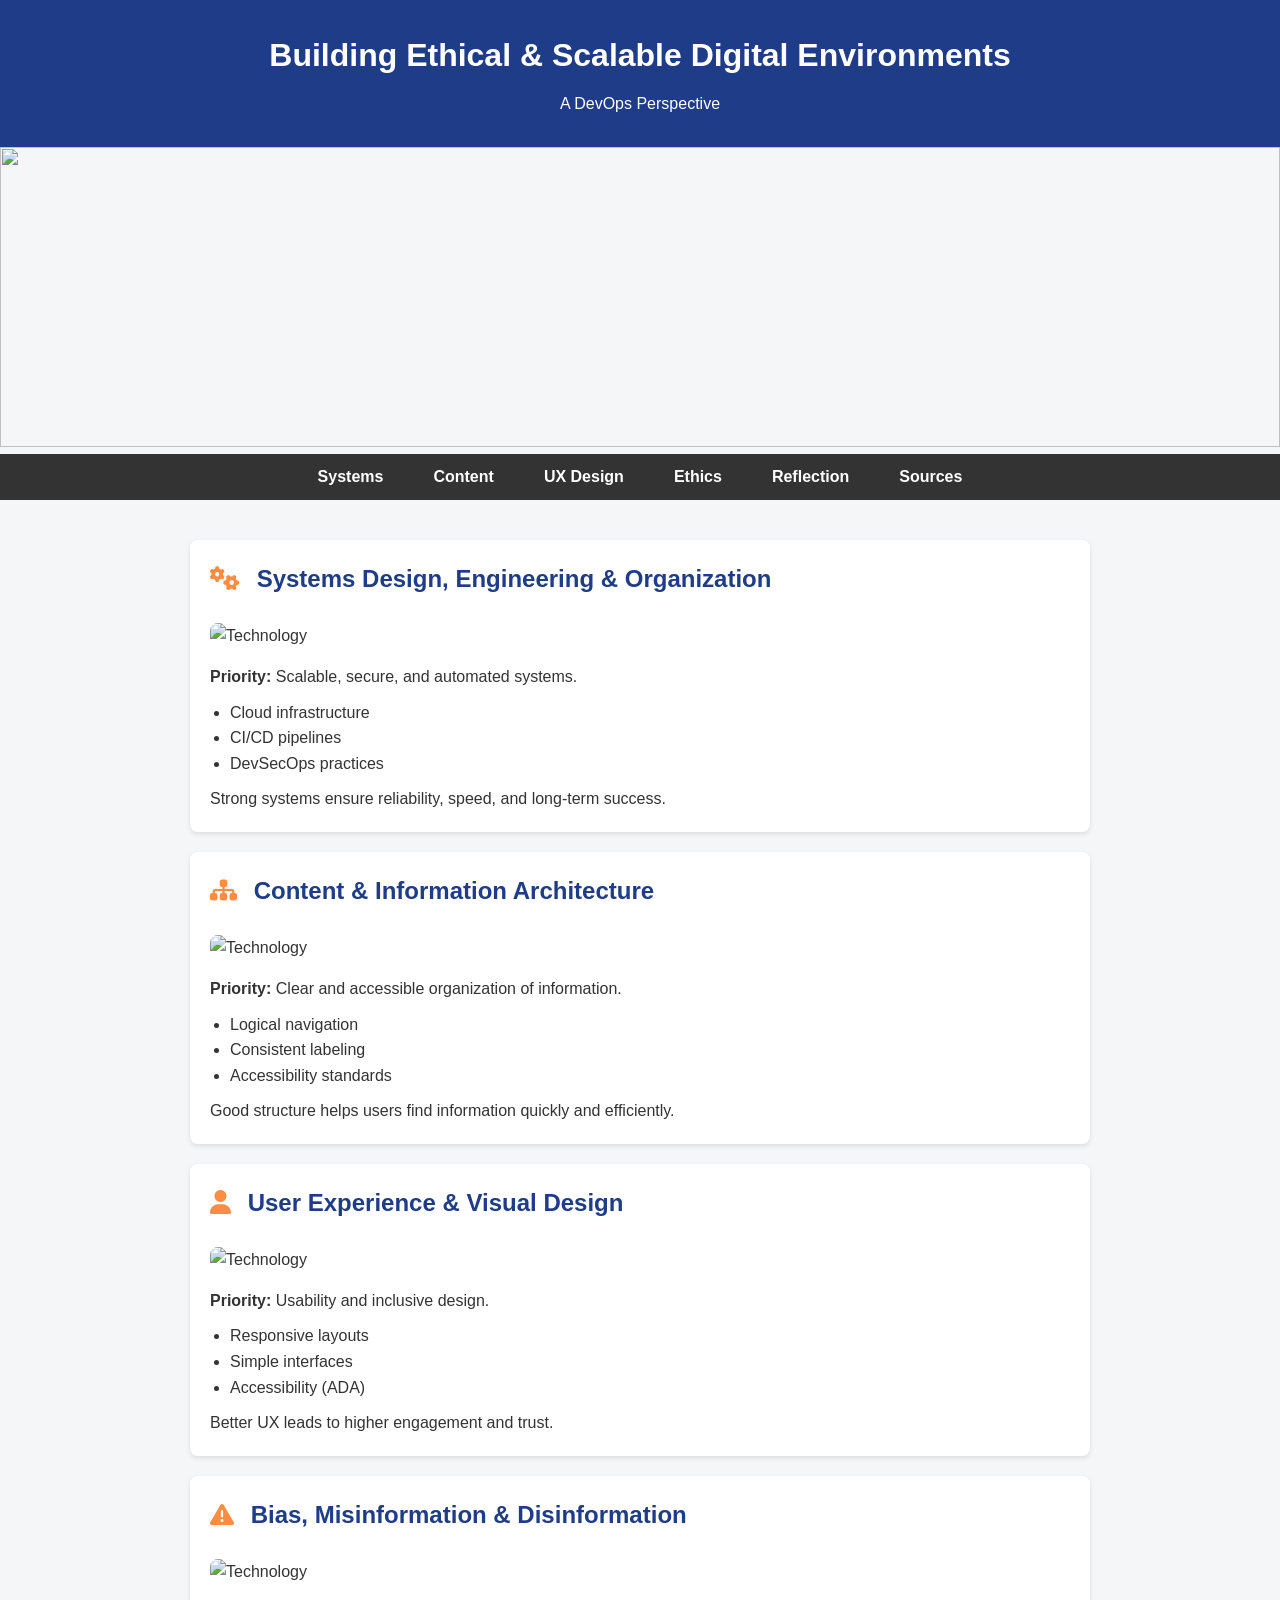
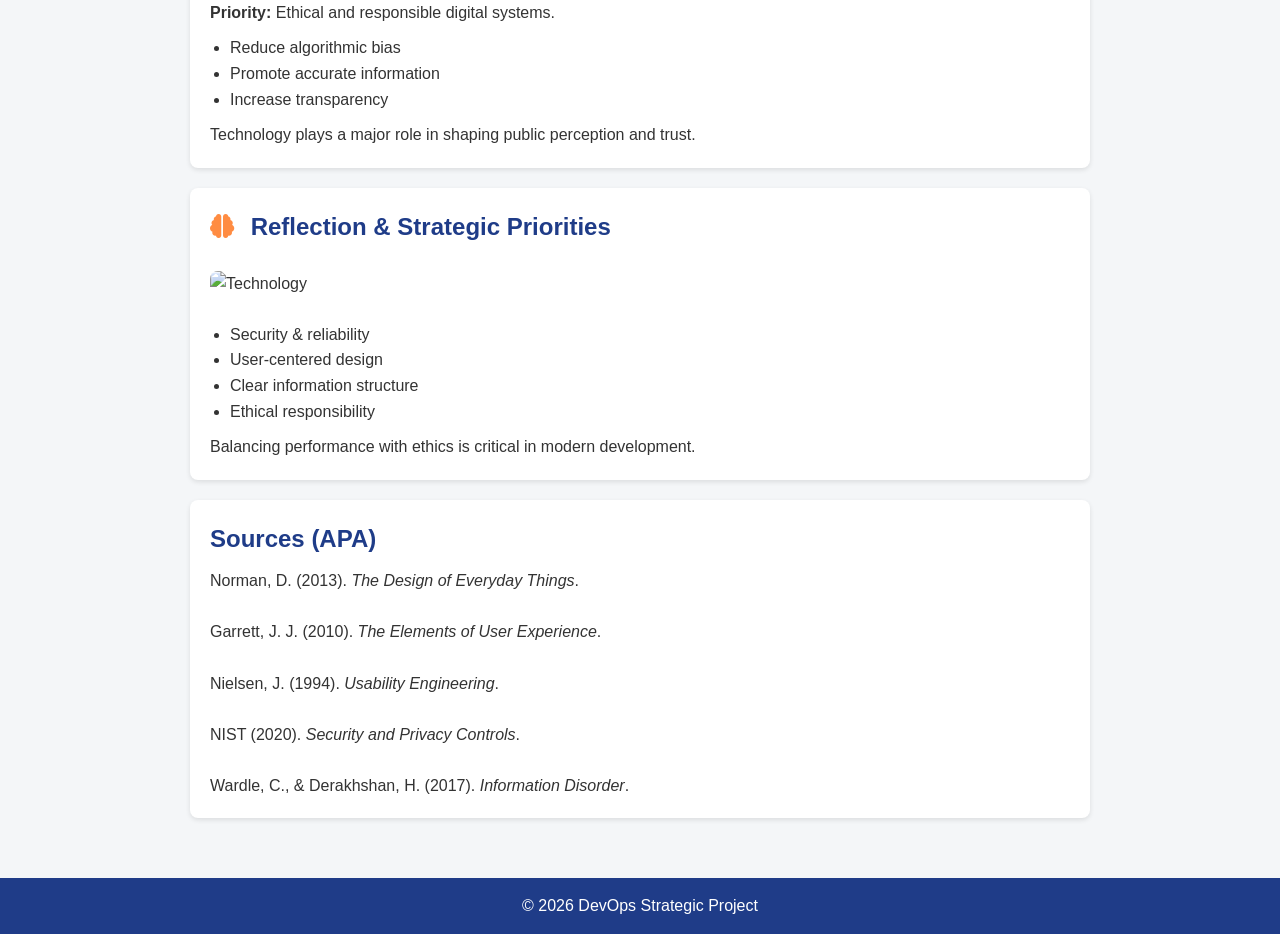
==== index.html @ 62fff430 "Update index.html put pictures back to the way they were" ====
<!DOCTYPE html>
<html lang="en">
<head>
    <meta charset="UTF-8">
    <meta name="viewport" content="width=device-width, initial-scale=1.0">
    <title>DevOps Strategic Priorities</title>
    <link rel="stylesheet" href="style.css">
    <link rel="stylesheet" href="https://cdnjs.cloudflare.com/ajax/libs/font-awesome/6.5.0/css/all.min.css">
</head>

<body>

    <header>
        <h1>Building Ethical & Scalable Digital Environments</h1>
        <p>A DevOps Perspective</p>
    </header>
<img src="https://images.unsplash.com/photo-1518770660439-4636190af475" class="hero">
    <nav>
        <ul>
            <li><a href="#systems">Systems</a></li>
            <li><a href="#content">Content</a></li>
            <li><a href="#ux">UX Design</a></li>
            <li><a href="#bias">Ethics</a></li>
            <li><a href="#reflection">Reflection</a></li>
            <li><a href="#sources">Sources</a></li>
        </ul>
    </nav>

    <main>

        <section id="systems">
            <h2><i class="fas fa-cogs"></i> Systems Design, Engineering & Organization</h2>
            <img src="https://images.unsplash.com/photo-1555949963-aa79dcee981c" alt="Technology" class="section-img">
            <p><strong>Priority:</strong> Scalable, secure, and automated systems.</p>
            <ul>
                <li>Cloud infrastructure</li>
                <li>CI/CD pipelines</li>
                <li>DevSecOps practices</li>
            </ul>
            <p>Strong systems ensure reliability, speed, and long-term success.</p>
        </section>

        <section id="content">
            <h2><i class="fas fa-sitemap"></i> Content & Information Architecture</h2>
          <img src="https://images.unsplash.com/photo-1555949963-aa79dcee981c" alt="Technology" class="section-img">
            <p><strong>Priority:</strong> Clear and accessible organization of information.</p>
            <ul>
                <li>Logical navigation</li>
                <li>Consistent labeling</li>
                <li>Accessibility standards</li>
            </ul>
            <p>Good structure helps users find information quickly and efficiently.</p>
        </section>

        <section id="ux">
            <h2><i class="fas fa-user"></i> User Experience & Visual Design</h2>
           <img src="https://images.unsplash.com/photo-1555949963-aa79dcee981c" alt="Technology" class="section-img">
            <p><strong>Priority:</strong> Usability and inclusive design.</p>
            <ul>
                <li>Responsive layouts</li>
                <li>Simple interfaces</li>
                <li>Accessibility (ADA)</li>
            </ul>
            <p>Better UX leads to higher engagement and trust.</p>
        </section>

        <section id="bias">
            <h2><i class="fas fa-exclamation-triangle"></i> Bias, Misinformation & Disinformation</h2>
            <img src="https://images.unsplash.com/photo-1555949963-aa79dcee981c" alt="Technology" class="section-img">
            <p><strong>Priority:</strong> Ethical and responsible digital systems.</p>
            <ul>
                <li>Reduce algorithmic bias</li>
                <li>Promote accurate information</li>
                <li>Increase transparency</li>
            </ul>
            <p>Technology plays a major role in shaping public perception and trust.</p>
        </section>

        <section id="reflection">
            <h2><i class="fas fa-brain"></i> Reflection & Strategic Priorities</h2>
            <img src="https://images.unsplash.com/photo-1555949963-aa79dcee981c" alt="Technology" class="section-img">
            <ul>
                <li>Security & reliability</li>
                <li>User-centered design</li>
                <li>Clear information structure</li>
                <li>Ethical responsibility</li>
            </ul>
            <p>Balancing performance with ethics is critical in modern development.</p>
        </section>

        <section id="sources">
            <h2>Sources (APA)</h2>
            <p>
                Norman, D. (2013). <em>The Design of Everyday Things</em>.<br><br>
                Garrett, J. J. (2010). <em>The Elements of User Experience</em>.<br><br>
                Nielsen, J. (1994). <em>Usability Engineering</em>.<br><br>
                NIST (2020). <em>Security and Privacy Controls</em>.<br><br>
                Wardle, C., & Derakhshan, H. (2017). <em>Information Disorder</em>.
            </p>
        </section>

    </main>

    <footer>
        <p>© 2026 DevOps Strategic Project</p>
    </footer>

</body>
</html>
---- style.css ----
/* Reset some default styles */
* {
    margin: 0;
    padding: 0;
    box-sizing: border-box;
}

/* Body styling */
body {
    font-family: Arial, sans-serif;
    background-color: #f4f6f8;
    color: #333;
    line-height: 1.6;
}

/* Header */
header {
    background-color: #1f3c88;
    color: white;
    text-align: center;
    padding: 30px 20px;
}

header h1 {
    margin-bottom: 10px;
}

/* Navigation */
nav {
    background-color: #333;
}

nav ul {
    display: flex;
    justify-content: center;
    list-style: none;
}

nav ul li {
    margin: 10px 15px;
}

nav ul li a {
    color: white;
    text-decoration: none;
    font-weight: bold;
}

nav ul li a:hover {
    text-decoration: underline;
}

/* Main content */
main {
    padding: 20px;
}

/* Sections */
section {
    background: white;
    margin: 20px auto;
    padding: 20px;
    max-width: 900px;
    border-radius: 8px;
    box-shadow: 0 2px 5px rgba(0,0,0,0.1);
}

section h2 {
    color: #1f3c88;
    margin-bottom: 10px;
}

section ul {
    margin: 10px 0 10px 20px;
}

/* Footer */
footer {
    text-align: center;
    padding: 15px;
    background-color: #1f3c88;
    color: white;
    margin-top: 20px;
}
/* Icons */
h2 i {
    margin-right: 10px;
    color: #ff8c42;
}

/* Images */
.section-img {
    width: 100%;
    border-radius: 8px;
    margin: 15px 0;
}

/* Hover effect on sections */
section:hover {
    transform: translateY(-5px);
    transition: 0.3s;
}

/* Smooth fade-in animation */
section {
    opacity: 0;
    transform: translateY(20px);
    animation: fadeIn 0.8s ease forwards;
}

/* Delay each section slightly */
section:nth-child(1) { animation-delay: 0.2s; }
section:nth-child(2) { animation-delay: 0.4s; }
section:nth-child(3) { animation-delay: 0.6s; }
section:nth-child(4) { animation-delay: 0.8s; }
section:nth-child(5) { animation-delay: 1s; }
section:nth-child(6) { animation-delay: 1.2s; }

@keyframes fadeIn {
    to {
        opacity: 1;
        transform: translateY(0);
    }
}

/* Nav hover */
nav ul li a:hover {
    color: #ff8c42;
    transition: 0.3s;
}

/* Button-like nav feel */
nav ul li a {
    padding: 5px 10px;
    border-radius: 5px;
}

/* Header subtle animation */
header {
    animation: fadeIn 1s ease;
}
.hero {
    width: 100%;
    height: 300px;
    object-fit: cover;
}
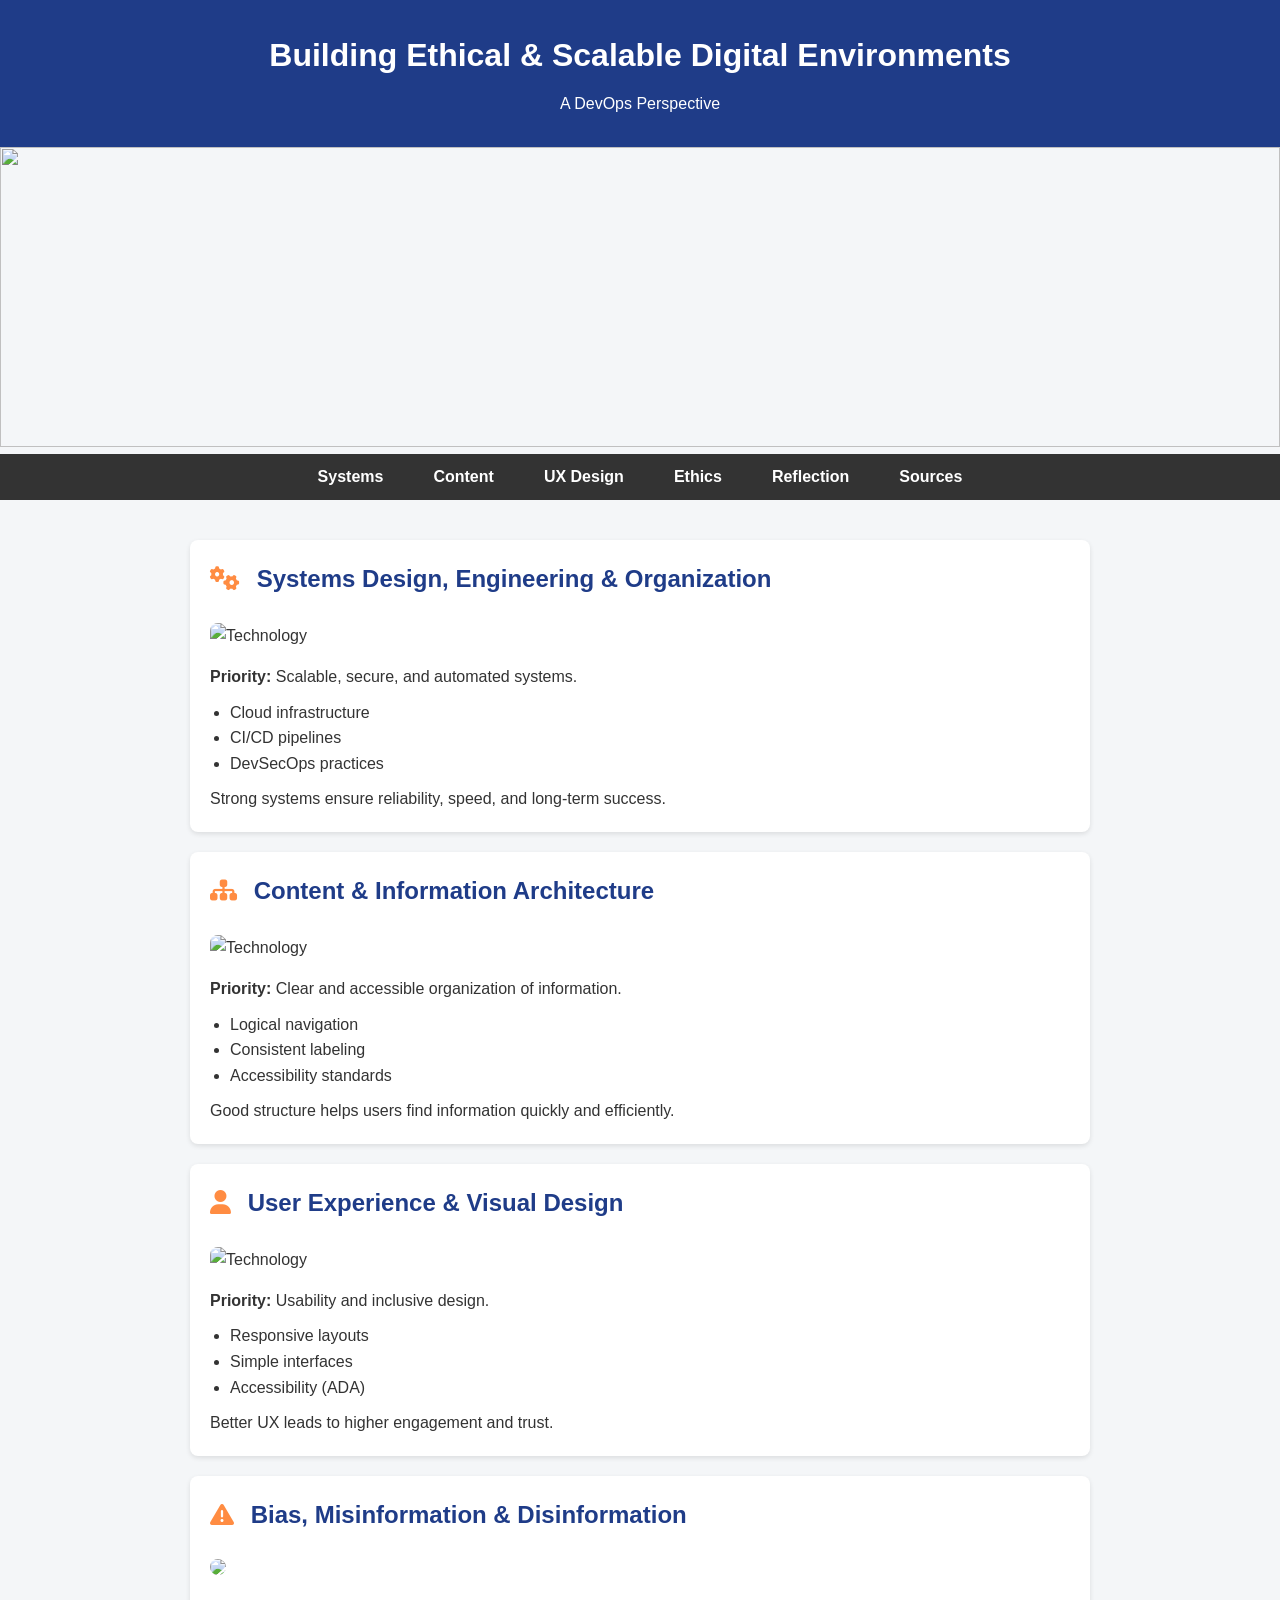
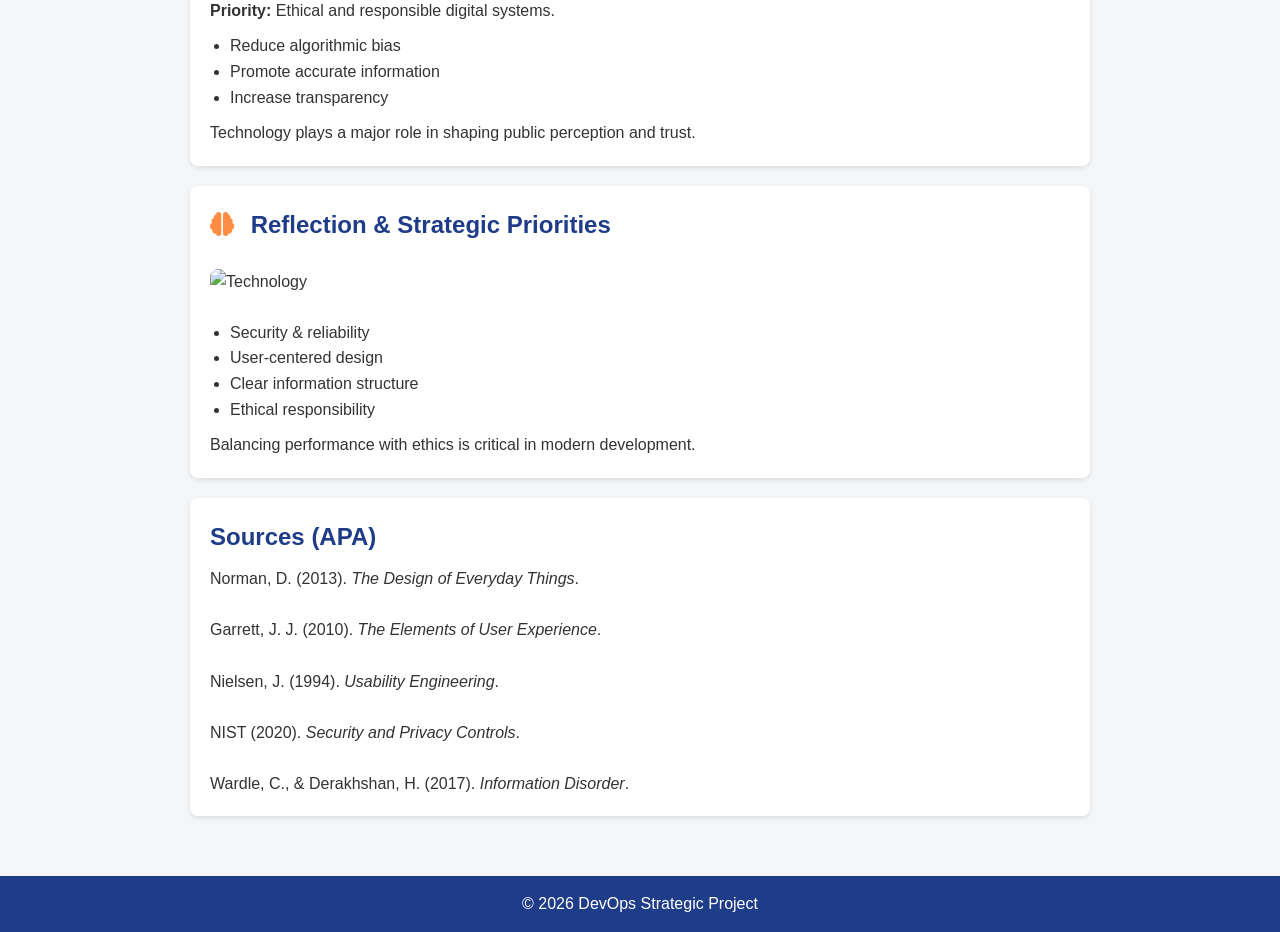
==== commit c468bce7: "Update index.html update pictures" ====
--- a/index.html
+++ b/index.html
@@ -30,7 +30,7 @@
 
         <section id="systems">
             <h2><i class="fas fa-cogs"></i> Systems Design, Engineering & Organization</h2>
-            <img src="https://images.unsplash.com/photo-1555949963-aa79dcee981c" alt="Technology" class="section-img">
+            <img src="https://www.sdei.net/" alt="Technology" class="section-img">
             <p><strong>Priority:</strong> Scalable, secure, and automated systems.</p>
             <ul>
                 <li>Cloud infrastructure</li>
@@ -42,7 +42,7 @@
 
         <section id="content">
             <h2><i class="fas fa-sitemap"></i> Content & Information Architecture</h2>
-          <img src="https://images.unsplash.com/photo-1555949963-aa79dcee981c" alt="Technology" class="section-img">
+          <img src="https://cdn.sanity.io/images/599r6htc/regionalized/5ff23933d205d8fe842b65c96145b1a0f9be08ab-1440x1392.png" alt="Technology" class="section-img">
             <p><strong>Priority:</strong> Clear and accessible organization of information.</p>
             <ul>
                 <li>Logical navigation</li>
@@ -54,7 +54,7 @@
 
         <section id="ux">
             <h2><i class="fas fa-user"></i> User Experience & Visual Design</h2>
-           <img src="https://images.unsplash.com/photo-1555949963-aa79dcee981c" alt="Technology" class="section-img">
+           <img src="https://miro.medium.com/1*1Bw8tqzEYn6LzmQInimbFA.png" alt="Technology" class="section-img">
             <p><strong>Priority:</strong> Usability and inclusive design.</p>
             <ul>
                 <li>Responsive layouts</li>
@@ -66,7 +66,7 @@
 
         <section id="bias">
             <h2><i class="fas fa-exclamation-triangle"></i> Bias, Misinformation & Disinformation</h2>
-            <img src="https://images.unsplash.com/photo-1555949963-aa79dcee981c" alt="Technology" class="section-img">
+            <img src="https://news.stanford.edu/__data/assets/image/0026/35756/Fake-news-media-information-on-internet-vector.jpeg" class="section-img">
             <p><strong>Priority:</strong> Ethical and responsible digital systems.</p>
             <ul>
                 <li>Reduce algorithmic bias</li>
@@ -78,7 +78,7 @@
 
         <section id="reflection">
             <h2><i class="fas fa-brain"></i> Reflection & Strategic Priorities</h2>
-            <img src="https://images.unsplash.com/photo-1555949963-aa79dcee981c" alt="Technology" class="section-img">
+            <img src="https://www.rif.org/sites/default/files/styles/1100px_wide/public/images/2023/09/18/Strategic%20Priorities.jpeg?itok=XL9DmnQm" alt="Technology" class="section-img">
             <ul>
                 <li>Security & reliability</li>
                 <li>User-centered design</li>
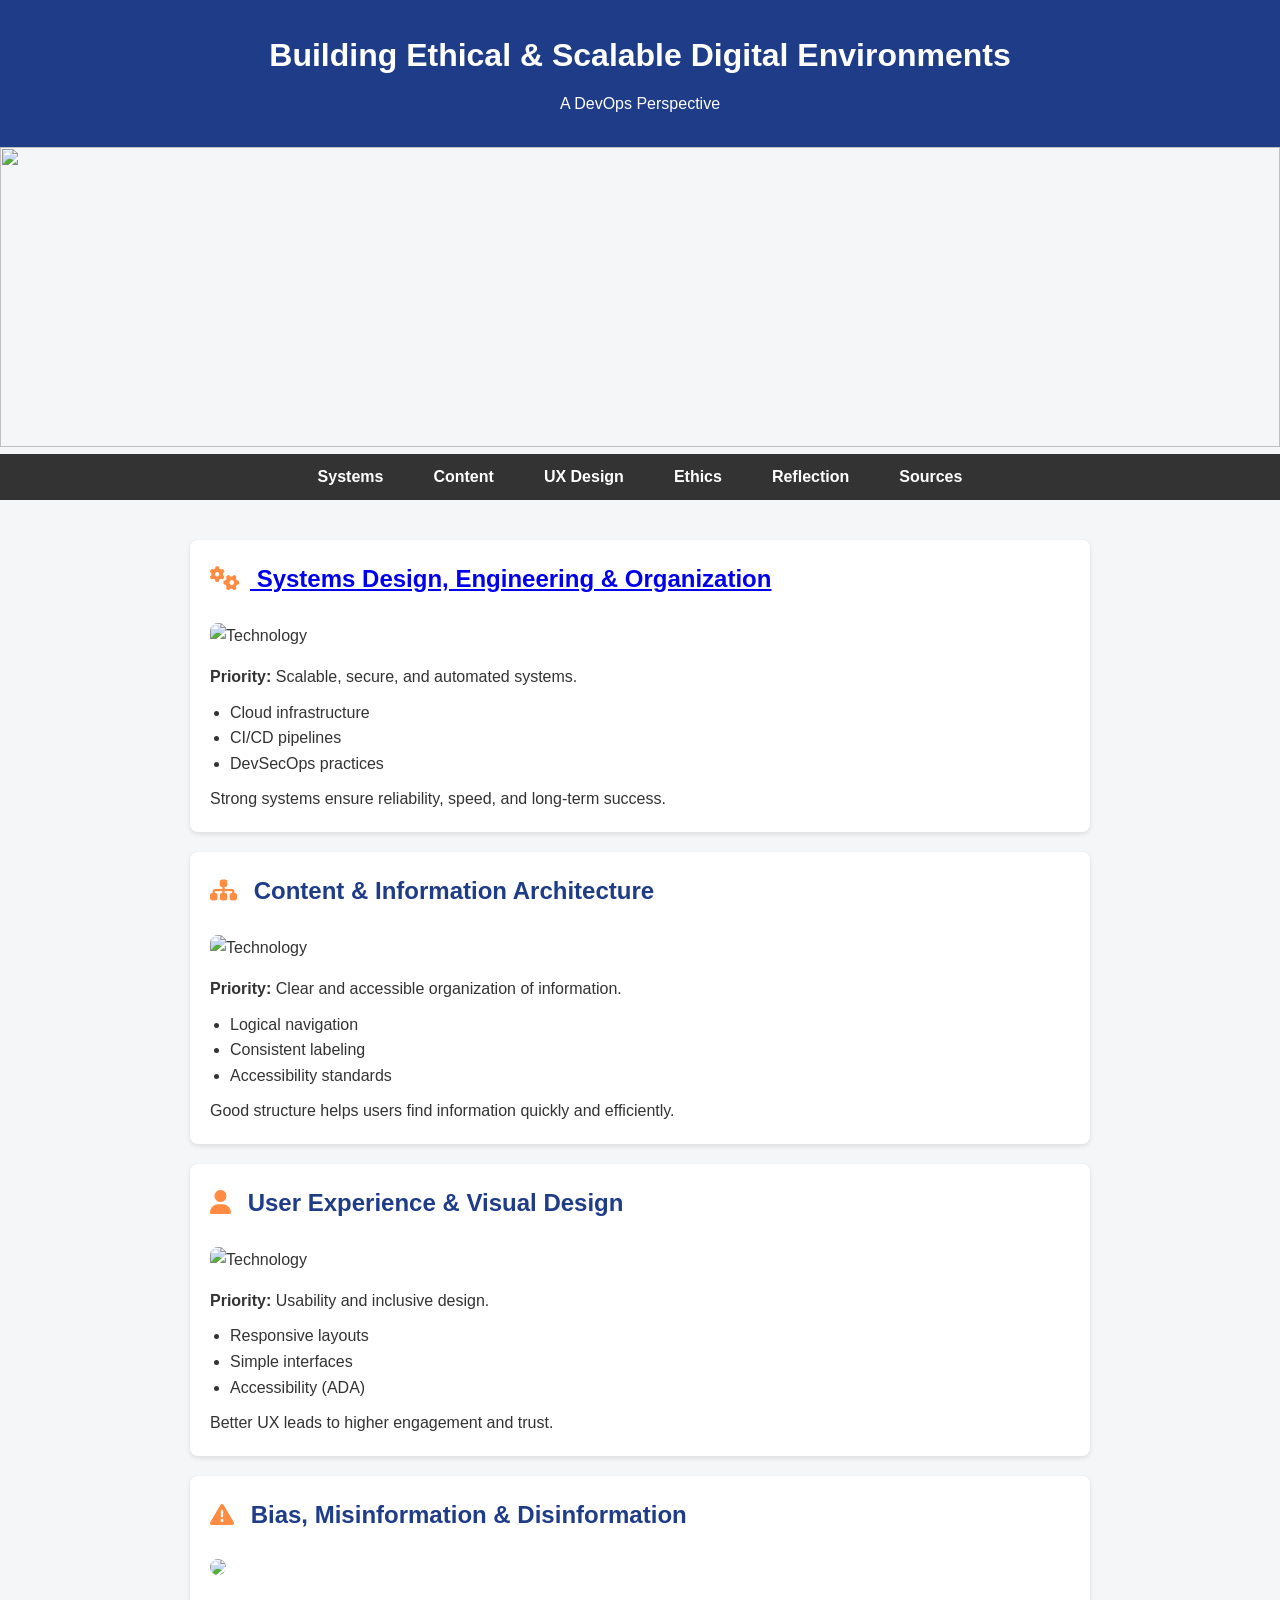
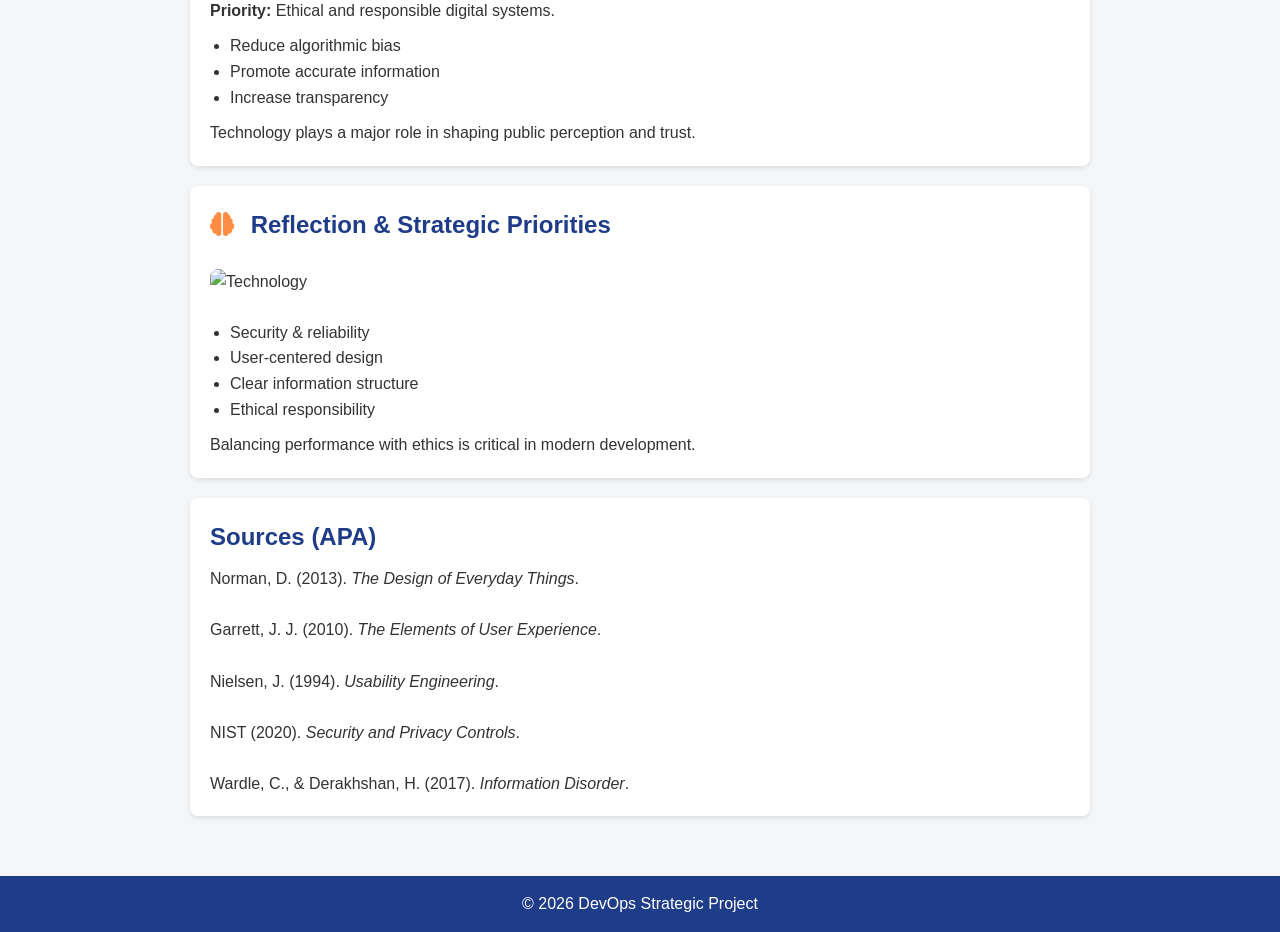
==== commit d5d7b16d: "Update index.html test to separate navigation page" ====
--- a/index.html
+++ b/index.html
@@ -29,8 +29,8 @@
     <main>
 
         <section id="systems">
-            <h2><i class="fas fa-cogs"></i> Systems Design, Engineering & Organization</h2>
-            <img src="https://www.sdei.net/" alt="Technology" class="section-img">
+            <h2><a href="systems.html"><i class="fas fa-cogs"></i> Systems Design, Engineering & Organization</a></h2>
+            <img src="https://www.linkedin.com/pulse/what-role-requirements-systems-engineering-duong-tran--woz4c" alt="Technology" class="section-img">
             <p><strong>Priority:</strong> Scalable, secure, and automated systems.</p>
             <ul>
                 <li>Cloud infrastructure</li>
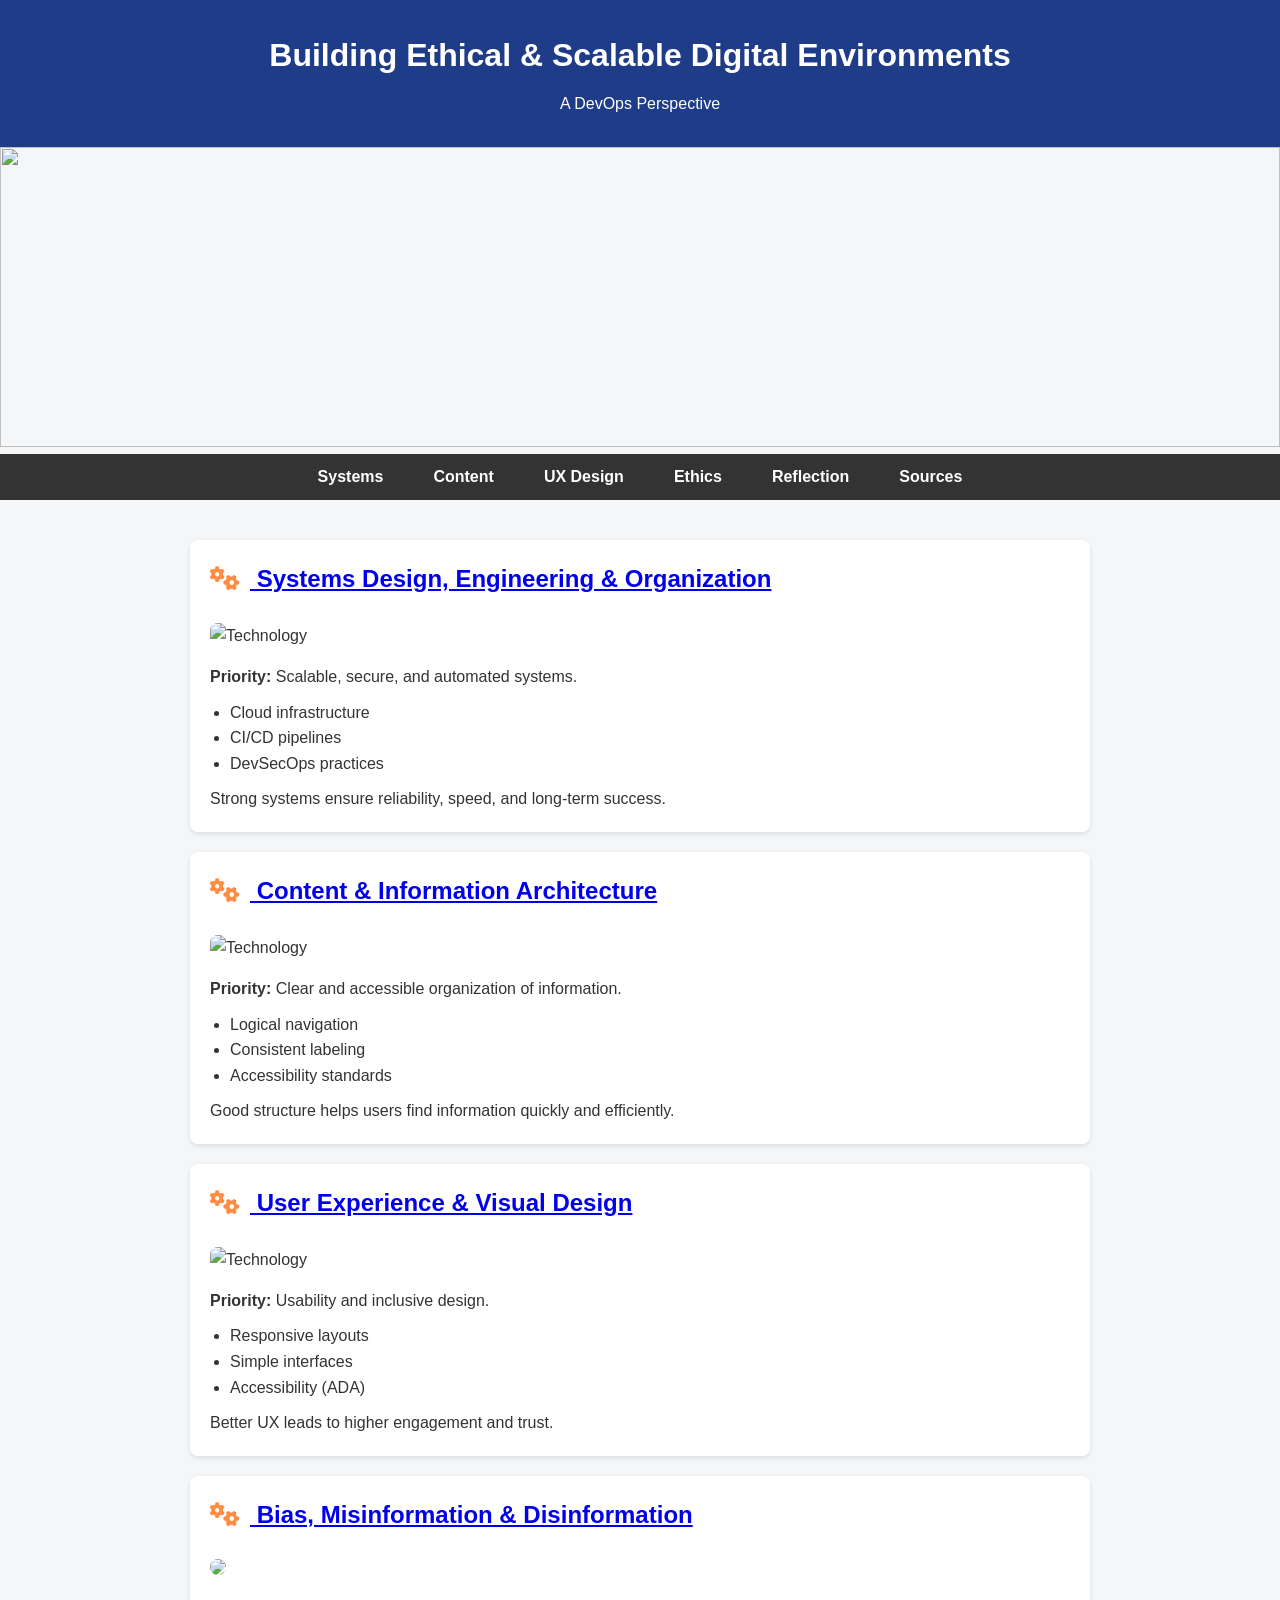
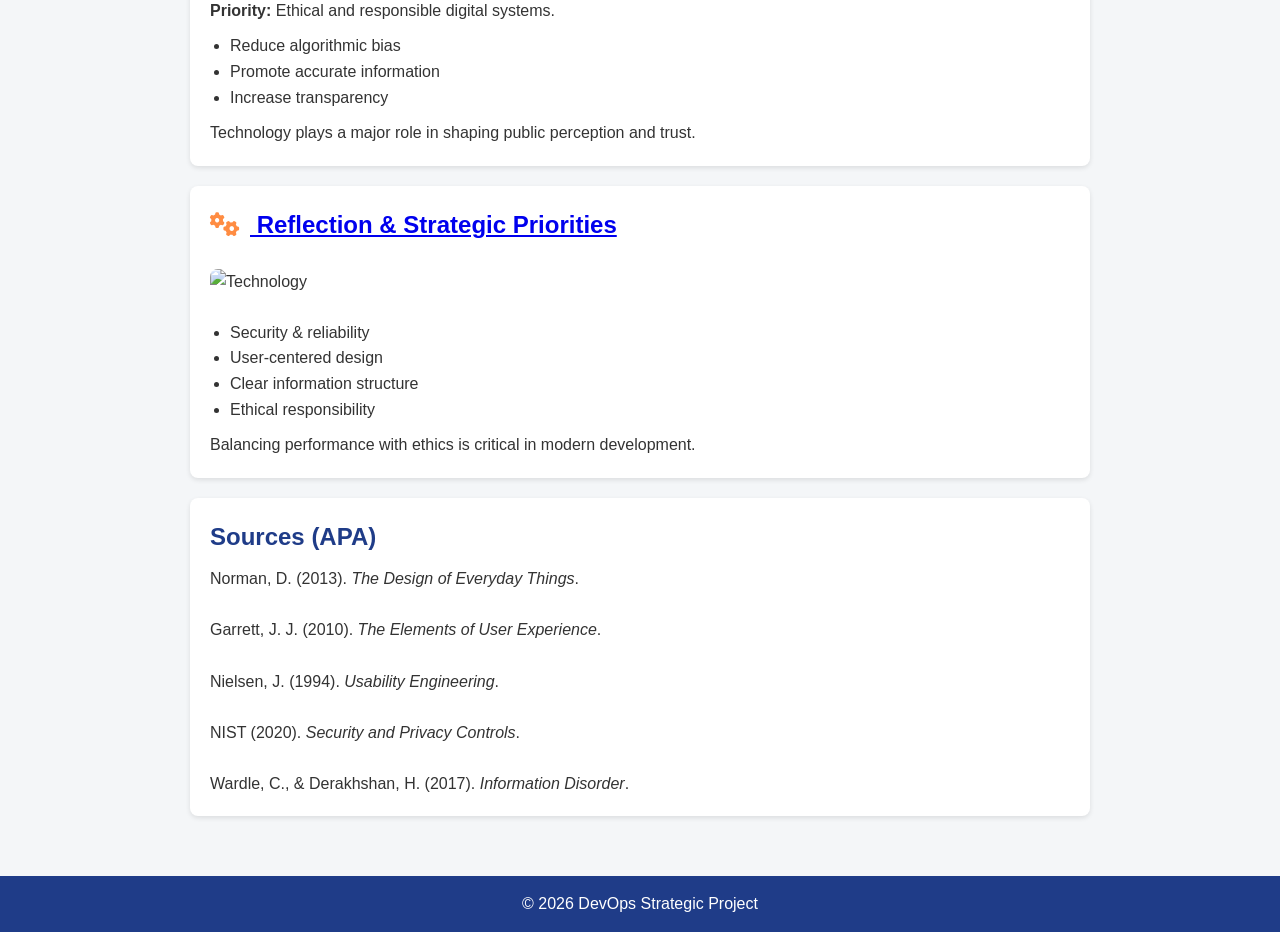
==== commit 2fccda96: "Update index.html updated other topics to redireted pages" ====
--- a/index.html
+++ b/index.html
@@ -41,7 +41,7 @@
         </section>
 
         <section id="content">
-            <h2><i class="fas fa-sitemap"></i> Content & Information Architecture</h2>
+            <h2><a href="systems.html"><i class="fas fa-cogs"></i> Content & Information Architecture</a></h2>
           <img src="https://cdn.sanity.io/images/599r6htc/regionalized/5ff23933d205d8fe842b65c96145b1a0f9be08ab-1440x1392.png" alt="Technology" class="section-img">
             <p><strong>Priority:</strong> Clear and accessible organization of information.</p>
             <ul>
@@ -53,7 +53,7 @@
         </section>
 
         <section id="ux">
-            <h2><i class="fas fa-user"></i> User Experience & Visual Design</h2>
+            <h2><a href="systems.html"><i class="fas fa-cogs"></i> User Experience & Visual Design</a></h2>
            <img src="https://miro.medium.com/1*1Bw8tqzEYn6LzmQInimbFA.png" alt="Technology" class="section-img">
             <p><strong>Priority:</strong> Usability and inclusive design.</p>
             <ul>
@@ -65,7 +65,7 @@
         </section>
 
         <section id="bias">
-            <h2><i class="fas fa-exclamation-triangle"></i> Bias, Misinformation & Disinformation</h2>
+            <h2><a href="systems.html"><i class="fas fa-cogs"></i> Bias, Misinformation & Disinformation</a></h2>
             <img src="https://news.stanford.edu/__data/assets/image/0026/35756/Fake-news-media-information-on-internet-vector.jpeg" class="section-img">
             <p><strong>Priority:</strong> Ethical and responsible digital systems.</p>
             <ul>
@@ -77,7 +77,7 @@
         </section>
 
         <section id="reflection">
-            <h2><i class="fas fa-brain"></i> Reflection & Strategic Priorities</h2>
+            <h2><a href="systems.html"><i class="fas fa-cogs"></i> Reflection & Strategic Priorities</a></h2>
             <img src="https://www.rif.org/sites/default/files/styles/1100px_wide/public/images/2023/09/18/Strategic%20Priorities.jpeg?itok=XL9DmnQm" alt="Technology" class="section-img">
             <ul>
                 <li>Security & reliability</li>
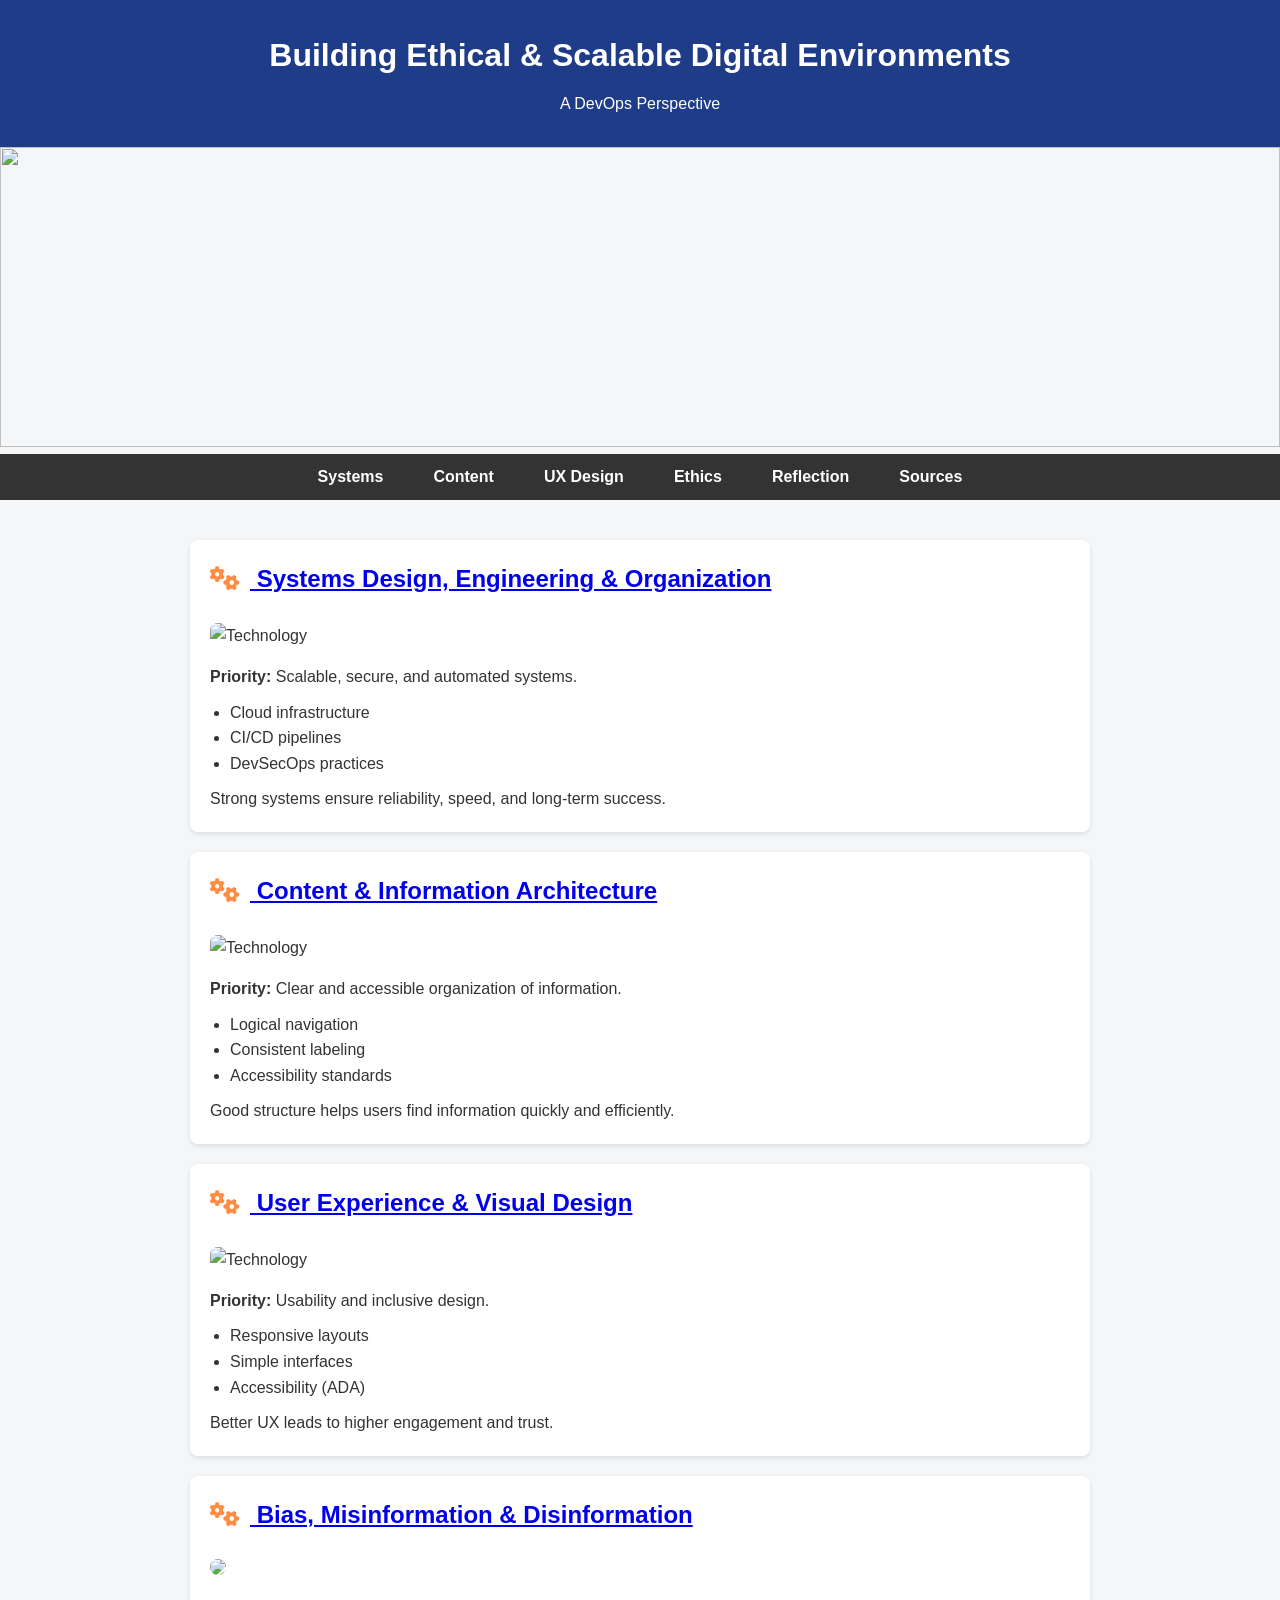
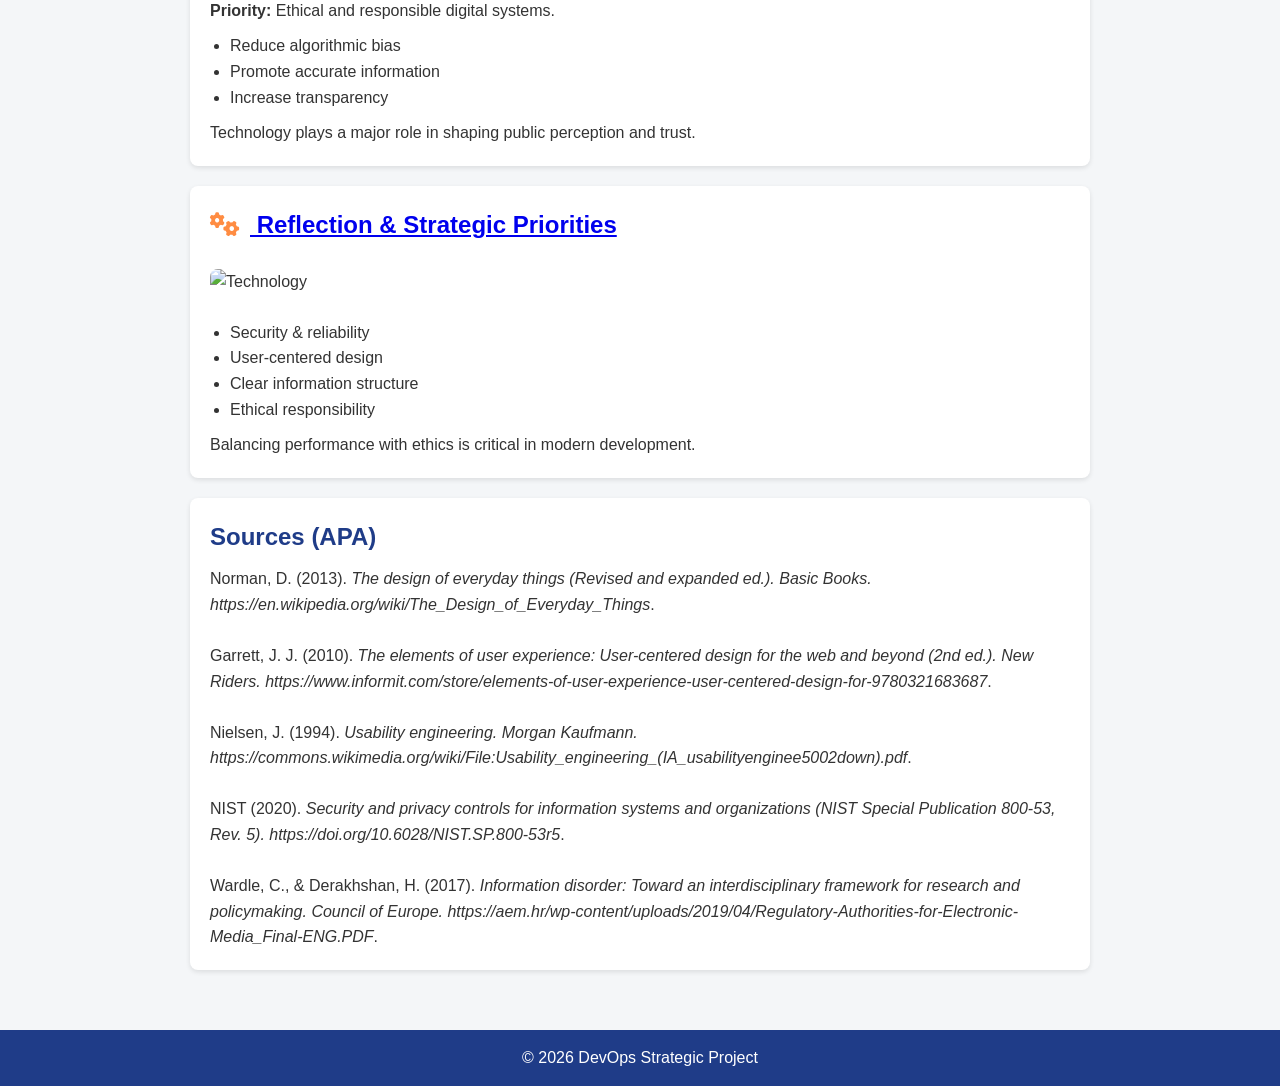
==== commit 4c0cdf90: "Update index.html sources list" ====
--- a/index.html
+++ b/index.html
@@ -30,7 +30,7 @@
 
         <section id="systems">
             <h2><a href="systems.html"><i class="fas fa-cogs"></i> Systems Design, Engineering & Organization</a></h2>
-            <img src="https://www.linkedin.com/pulse/what-role-requirements-systems-engineering-duong-tran--woz4c" alt="Technology" class="section-img">
+            <img src="https://www.fortiss.org/fileadmin/_processed_/0/5/csm_fortiss_kbse_f4dee7e98e.png" alt="Technology" class="section-img">
             <p><strong>Priority:</strong> Scalable, secure, and automated systems.</p>
             <ul>
                 <li>Cloud infrastructure</li>
@@ -41,7 +41,7 @@
         </section>
 
         <section id="content">
-            <h2><a href="systems.html"><i class="fas fa-cogs"></i> Content & Information Architecture</a></h2>
+            <h2><a href="content.html"><i class="fas fa-cogs"></i> Content & Information Architecture</a></h2>
           <img src="https://cdn.sanity.io/images/599r6htc/regionalized/5ff23933d205d8fe842b65c96145b1a0f9be08ab-1440x1392.png" alt="Technology" class="section-img">
             <p><strong>Priority:</strong> Clear and accessible organization of information.</p>
             <ul>
@@ -53,7 +53,7 @@
         </section>
 
         <section id="ux">
-            <h2><a href="systems.html"><i class="fas fa-cogs"></i> User Experience & Visual Design</a></h2>
+            <h2><a href="ux.html"><i class="fas fa-cogs"></i> User Experience & Visual Design</a></h2>
            <img src="https://miro.medium.com/1*1Bw8tqzEYn6LzmQInimbFA.png" alt="Technology" class="section-img">
             <p><strong>Priority:</strong> Usability and inclusive design.</p>
             <ul>
@@ -65,7 +65,7 @@
         </section>
 
         <section id="bias">
-            <h2><a href="systems.html"><i class="fas fa-cogs"></i> Bias, Misinformation & Disinformation</a></h2>
+            <h2><a href="ethics.html"><i class="fas fa-cogs"></i> Bias, Misinformation & Disinformation</a></h2>
             <img src="https://news.stanford.edu/__data/assets/image/0026/35756/Fake-news-media-information-on-internet-vector.jpeg" class="section-img">
             <p><strong>Priority:</strong> Ethical and responsible digital systems.</p>
             <ul>
@@ -77,7 +77,7 @@
         </section>
 
         <section id="reflection">
-            <h2><a href="systems.html"><i class="fas fa-cogs"></i> Reflection & Strategic Priorities</a></h2>
+            <h2><a href="reflection.html"><i class="fas fa-cogs"></i> Reflection & Strategic Priorities</a></h2>
             <img src="https://www.rif.org/sites/default/files/styles/1100px_wide/public/images/2023/09/18/Strategic%20Priorities.jpeg?itok=XL9DmnQm" alt="Technology" class="section-img">
             <ul>
                 <li>Security & reliability</li>
@@ -91,11 +91,11 @@
         <section id="sources">
             <h2>Sources (APA)</h2>
             <p>
-                Norman, D. (2013). <em>The Design of Everyday Things</em>.<br><br>
-                Garrett, J. J. (2010). <em>The Elements of User Experience</em>.<br><br>
-                Nielsen, J. (1994). <em>Usability Engineering</em>.<br><br>
-                NIST (2020). <em>Security and Privacy Controls</em>.<br><br>
-                Wardle, C., & Derakhshan, H. (2017). <em>Information Disorder</em>.
+                Norman, D. (2013). <em>The design of everyday things (Revised and expanded ed.). Basic Books. https://en.wikipedia.org/wiki/The_Design_of_Everyday_Things</em>.<br><br>
+                Garrett, J. J. (2010). <em>The elements of user experience: User-centered design for the web and beyond (2nd ed.). New Riders. https://www.informit.com/store/elements-of-user-experience-user-centered-design-for-9780321683687</em>.<br><br>
+                Nielsen, J. (1994). <em>Usability engineering. Morgan Kaufmann. https://commons.wikimedia.org/wiki/File:Usability_engineering_(IA_usabilityenginee5002down).pdf</em>.<br><br>
+                NIST (2020). <em>Security and privacy controls for information systems and organizations (NIST Special Publication 800-53, Rev. 5). https://doi.org/10.6028/NIST.SP.800-53r5</em>.<br><br>
+                Wardle, C., & Derakhshan, H. (2017). <em>Information disorder: Toward an interdisciplinary framework for research and policymaking. Council of Europe. https://aem.hr/wp-content/uploads/2019/04/Regulatory-Authorities-for-Electronic-Media_Final-ENG.PDF</em>.
             </p>
         </section>
 
--- a/style.css
+++ b/style.css
@@ -144,3 +144,45 @@
     height: 300px;
     object-fit: cover;
 }
+
+<h2 a>
+
+h2 a {
+    text-decoration: none;
+    color: #1f3c88;
+}
+
+h2 a:hover {
+    color: #ff8c42;
+    text-decoration: underline;
+}
+
+.home-btn {
+    display: inline-block;
+    padding: 8px 15px;
+    background-color: #1f3c88; /* dark blue */
+    color: white;
+    border-radius: 5px;
+    text-decoration: none;
+    margin-bottom: 20px;
+}
+
+.home-btn:hover {
+    background-color: #ff8c42; /* orange accent */
+    transition: 0.3s;
+}
+
+section {
+    opacity: 0;
+    transform: translateY(20px);
+    animation: fadeIn 0.8s ease forwards;
+}
+section:nth-child(1) { animation-delay: 0.2s; }
+section:nth-child(2) { animation-delay: 0.4s; }
+@keyframes fadeIn {
+    to {
+        opacity: 1;
+        transform: translateY(0);
+    }
+}
+
